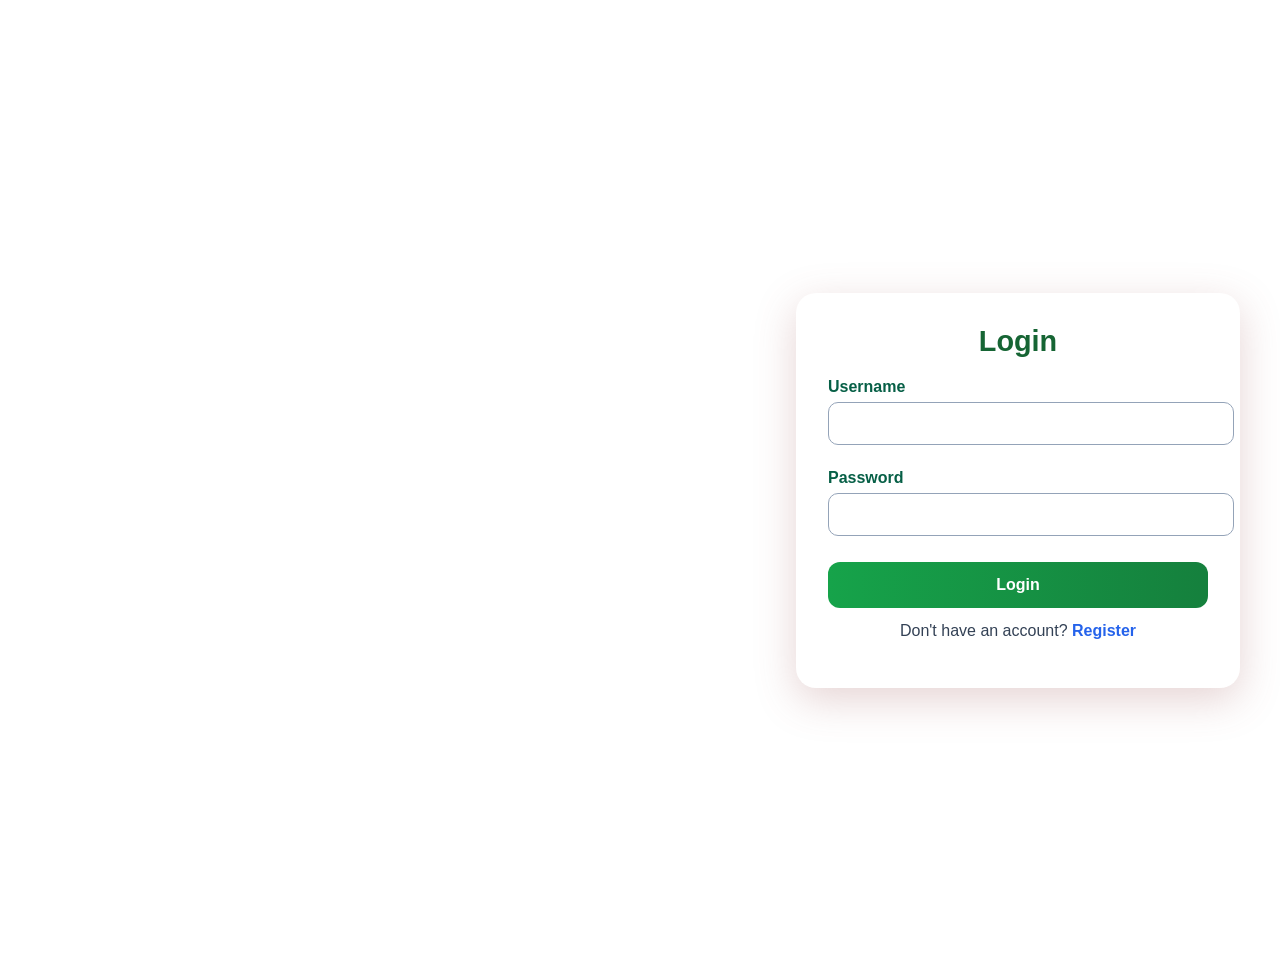
==== templates/login.html @ 8880c805 "Initial commit" ====
<!DOCTYPE html>
<html lang="en">
<head>
  <meta charset="UTF-8"/>
  <meta name="viewport" content="width=device-width, initial-scale=1.0"/>
  <title>Raitha Bandhu - Login</title>
  <style>
    body {
      margin: 0;
      font-family: Poppins, Arial, sans-serif;
      background: url("https://t3.ftcdn.net/jpg/04/32/15/18/360_F_432151892_oQ3YQDo2LYZPILlEMnlo55PjjgiUwnQb.jpg") no-repeat center center fixed;
      background-size: cover;
      min-height: 100vh;
      display: flex;
      justify-content: flex-end;
      align-items: center;
      padding: 40px;
    }
    .card {
      background:(255, 255, 255, 0.9);
      backdrop-filter: blur(6px);
      padding: 32px;
      border-radius: 20px;
      width: 380px;
      box-shadow: 0 12px 40px rgba(157, 83, 83, 0.25);
      animation: fadeIn 1s ease-in-out;
    }
    @keyframes fadeIn {
      from {opacity: 0; transform: translateX(-40px);}
      to {opacity: 1; transform: translateX(0);}
    }
    h2 {
      margin: 0 0 20px 0;
      color: #166534;
      text-align: center;
      font-size: 1.8rem;
    }
    label {
      display: block;
      margin: 10px 0 6px 0;
      color: #065f46;
      font-weight: 600;
    }
    input {
      width: 100%;
      padding: 12px;
      border: 1px solid #94a3b8;
      border-radius: 10px;
      margin-bottom: 14px;
      font-size: 0.95rem;
    }
    button {
      width: 100%;
      margin-top: 12px;
      padding: 14px;
      border: 0;
      border-radius: 12px;
      background: linear-gradient(90deg,#16a34a,#15803d);
      color: #fff;
      font-size: 1rem;
      font-weight: 700;
      cursor: pointer;
      transition: transform 0.2s, box-shadow 0.2s;
    }
    button:hover {
      transform: translateY(-2px);
      box-shadow: 0 6px 18px rgba(22,163,74,0.4);
    }
    .muted {
      text-align: center;
      margin-top: 14px;
      color: #334155;
    }
    a { color: #2563eb; font-weight: 600; text-decoration: none; }
    a:hover { text-decoration: underline; }
  </style>
</head>
<body>
  <div class="card">
    <h2 id="login_title">Login</h2>

    <form onsubmit="return handleLogin(event)">
      <label for="log_user" id="lbl_user">Username</label>
      <input id="log_user" type="text" onfocus="speakKey('enter_username')" required/>

      <label for="log_pass" id="lbl_pass">Password</label>
      <input id="log_pass" type="password" onfocus="speakKey('enter_password')" required/>

      <button type="submit" id="btn_login">Login</button>
    </form>

    <p class="muted">
      <span id="no_account">Don't have an account?</span>
      <a href="register.html" id="register_link">Register</a>
    </p>
  </div>

  <script>
    const t = {
      en: {login_title:"Login", username:"Username", password:"Password", login_btn:"Login", no_account:"Don't have an account?", register_link:"Register",
           enter_username:"Enter your username", enter_password:"Enter your password",
           login_success:"Login successful", login_fail:"Login failed, please try again"},
      hi: {login_title:"लॉगिन", username:"उपयोगकर्ता नाम", password:"पासवर्ड", login_btn:"लॉगिन", no_account:"क्या आपका खाता नहीं है?", register_link:"रजिस्टर करें",
           enter_username:"अपना उपयोगकर्ता नाम दर्ज करें", enter_password:"अपना पासवर्ड दर्ज करें",
           login_success:"लॉगिन सफल हुआ", login_fail:"लॉगिन विफल, कृपया पुनः प्रयास करें"},
      kn: {login_title:"ಲಾಗಿನ್", username:"ಬಳಕೆದಾರರ ಹೆಸರು", password:"ಪಾಸ್ವರ್ಡ್", login_btn:"ಲಾಗಿನ್", no_account:"ಖಾತೆ ಇಲ್ಲವೆ?", register_link:"ನೋಂದಣಿ",
           enter_username:"ನಿಮ್ಮ ಬಳಕೆದಾರರ ಹೆಸರನ್ನು ನಮೂದಿಸಿ", enter_password:"ನಿಮ್ಮ ಪಾಸ್ವರ್ಡ್ ನಮೂದಿಸಿ",
           login_success:"ಲಾಗಿನ್ ಯಶಸ್ವಿಯಾಗಿದೆ", login_fail:"ಲಾಗಿನ್ ವಿಫಲವಾಗಿದೆ, ದಯವಿಟ್ಟು ಮತ್ತೆ ಪ್ರಯತ್ನಿಸಿ"},
      bn: {login_title:"লগইন", username:"ব্যবহারকারীর নাম", password:"পাসওয়ার্ড", login_btn:"লগইন", no_account:"অ্যাকাউন্ট নেই?", register_link:"নিবন্ধন করুন",
           enter_username:"আপনার ব্যবহারকারীর নাম লিখুন", enter_password:"আপনার পাসওয়ার্ড লিখুন",
           login_success:"লগইন সফল হয়েছে", login_fail:"লগইন ব্যর্থ হয়েছে, আবার চেষ্টা করুন"}
    };

    let currentLang = localStorage.getItem("rb_lang") || "en";

    function setLang(l){
      currentLang = l;
      const dict = t[l];
      document.getElementById("login_title").innerText = dict.login_title;
      document.getElementById("lbl_user").innerText = dict.username;
      document.getElementById("lbl_pass").innerText = dict.password;
      document.getElementById("btn_login").innerText = dict.login_btn;
      document.getElementById("no_account").innerText = dict.no_account;
      document.getElementById("register_link").innerText = dict.register_link;
    }

    function speakKey(k){ speak(t[currentLang][k]); }

    function speak(msg){
      if(!msg) return;
      const u = new SpeechSynthesisUtterance(msg);
      u.lang = currentLang==="hi"?"hi-IN":currentLang==="kn"?"kn-IN":currentLang==="bn"?"bn-IN":"en-US";
      speechSynthesis.speak(u);
    }

    function handleLogin(e){
      e.preventDefault();
      const u = document.getElementById('log_user').value.trim();
      const p = document.getElementById('log_pass').value;

      if(!u || !p){
        speakKey('login_fail');
        alert(t[currentLang].login_fail);
        return false;
      }

      const users = JSON.parse(localStorage.getItem('rb_users')||'[]');
      const ok = users.find(x=>x.u===u && x.p===p);
      if(ok){
        speakKey('login_success');
        localStorage.setItem('rb_current_user', u);
        setTimeout(()=>location.href='categories.html', 1000);
      } else {
        speakKey('login_fail');
        alert(t[currentLang].login_fail);
      }
      return false;
    }

    window.addEventListener("load", ()=>{ setLang(currentLang); });
  </script>
  <script src="/static/css/language.js"></script>
</body>
</html>
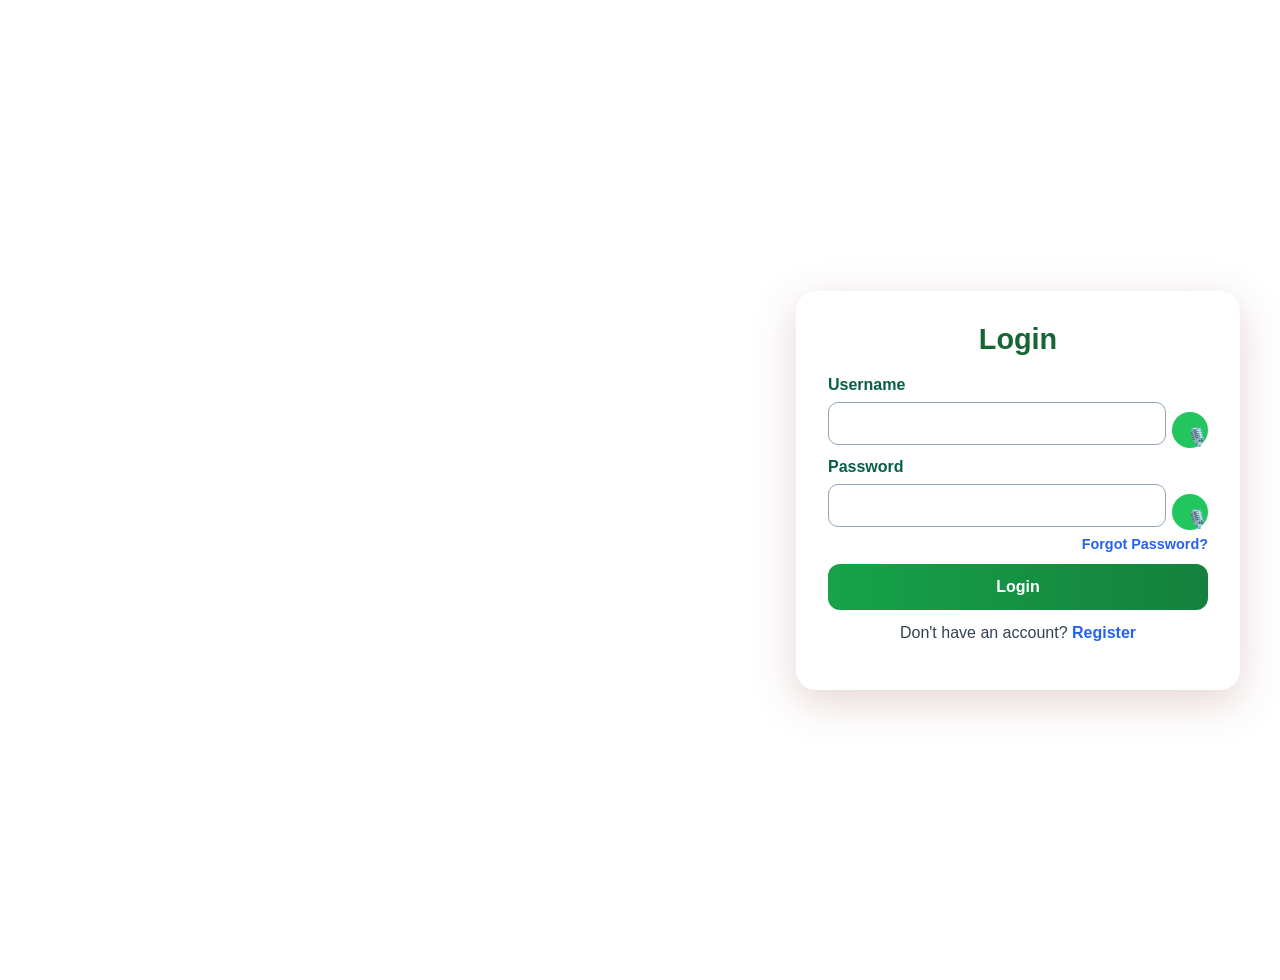
==== commit b6278fd5: "Initial commit" ====
--- a/templates/login.html
+++ b/templates/login.html
@@ -8,7 +8,7 @@
     body {
       margin: 0;
       font-family: Poppins, Arial, sans-serif;
-      background: url("https://t3.ftcdn.net/jpg/04/32/15/18/360_F_432151892_oQ3YQDo2LYZPILlEMnlo55PjjgiUwnQb.jpg") no-repeat center center fixed;
+      background: url("https://www.nutritionfact.in/wp-content/uploads/2022/06/Autotrophic-n-hetrotrophic.jpg") no-repeat center center fixed;
       background-size: cover;
       min-height: 100vh;
       display: flex;
@@ -17,7 +17,7 @@
       padding: 40px;
     }
     .card {
-      background:(255, 255, 255, 0.9);
+      background: (255, 255, 255, 0.9);
       backdrop-filter: blur(6px);
       padding: 32px;
       border-radius: 20px;
@@ -41,12 +41,16 @@
       color: #065f46;
       font-weight: 600;
     }
+    .input-group {
+      display: flex;
+      align-items: center;
+      gap: 6px;
+    }
     input {
-      width: 100%;
+      flex: 1;
       padding: 12px;
       border: 1px solid #94a3b8;
       border-radius: 10px;
-      margin-bottom: 14px;
       font-size: 0.95rem;
     }
     button {
@@ -66,6 +70,18 @@
       transform: translateY(-2px);
       box-shadow: 0 6px 18px rgba(22,163,74,0.4);
     }
+    .voice-btn {
+      background: #22c55e;
+      border: none;
+      color: white;
+      font-size: 18px;
+      border-radius: 50%;
+      width: 36px;
+      height: 36px;
+      cursor: pointer;
+      transition: background 0.3s;
+    }
+    .voice-btn:hover { background: #15803d; }
     .muted {
       text-align: center;
       margin-top: 14px;
@@ -73,6 +89,12 @@
     }
     a { color: #2563eb; font-weight: 600; text-decoration: none; }
     a:hover { text-decoration: underline; }
+    .forgot {
+      display: block;
+      text-align: right;
+      margin-top: 6px;
+      font-size: 0.9rem;
+    }
   </style>
 </head>
 <body>
@@ -81,10 +103,19 @@
 
     <form onsubmit="return handleLogin(event)">
       <label for="log_user" id="lbl_user">Username</label>
-      <input id="log_user" type="text" onfocus="speakKey('enter_username')" required/>
+      <div class="input-group">
+        <input id="log_user" type="text" onfocus="speakKey('enter_username')" required/>
+        <button type="button" class="voice-btn" onclick="startVoiceInput('log_user')">🎙️</button>
+      </div>
 
       <label for="log_pass" id="lbl_pass">Password</label>
-      <input id="log_pass" type="password" onfocus="speakKey('enter_password')" required/>
+      <div class="input-group">
+        <input id="log_pass" type="password" onfocus="speakKey('enter_password')" required/>
+        <button type="button" class="voice-btn" onclick="startVoiceInput('log_pass')">🎙️</button>
+      </div>
+
+      <!-- ✅ Forgot Password link added here -->
+      <a href="/forgot-password" class="forgot">Forgot Password?</a>
 
       <button type="submit" id="btn_login">Login</button>
     </form>
@@ -133,6 +164,25 @@
       speechSynthesis.speak(u);
     }
 
+    function startVoiceInput(fieldId){
+      const input = document.getElementById(fieldId);
+      const SpeechRecognition = window.SpeechRecognition || window.webkitSpeechRecognition;
+      if(!SpeechRecognition){ alert("Speech recognition not supported in this browser"); return; }
+
+      const recog = new SpeechRecognition();
+      recog.lang = currentLang==="hi"?"hi-IN":currentLang==="kn"?"kn-IN":currentLang==="bn"?"bn-IN":"en-US";
+      recog.start();
+
+      recog.onresult = function(e){
+        const text = e.results[0][0].transcript;
+        input.value = text;
+      };
+
+      recog.onerror = function(){
+        alert("Could not recognize speech. Please try again.");
+      };
+    }
+
     function handleLogin(e){
       e.preventDefault();
       const u = document.getElementById('log_user').value.trim();
